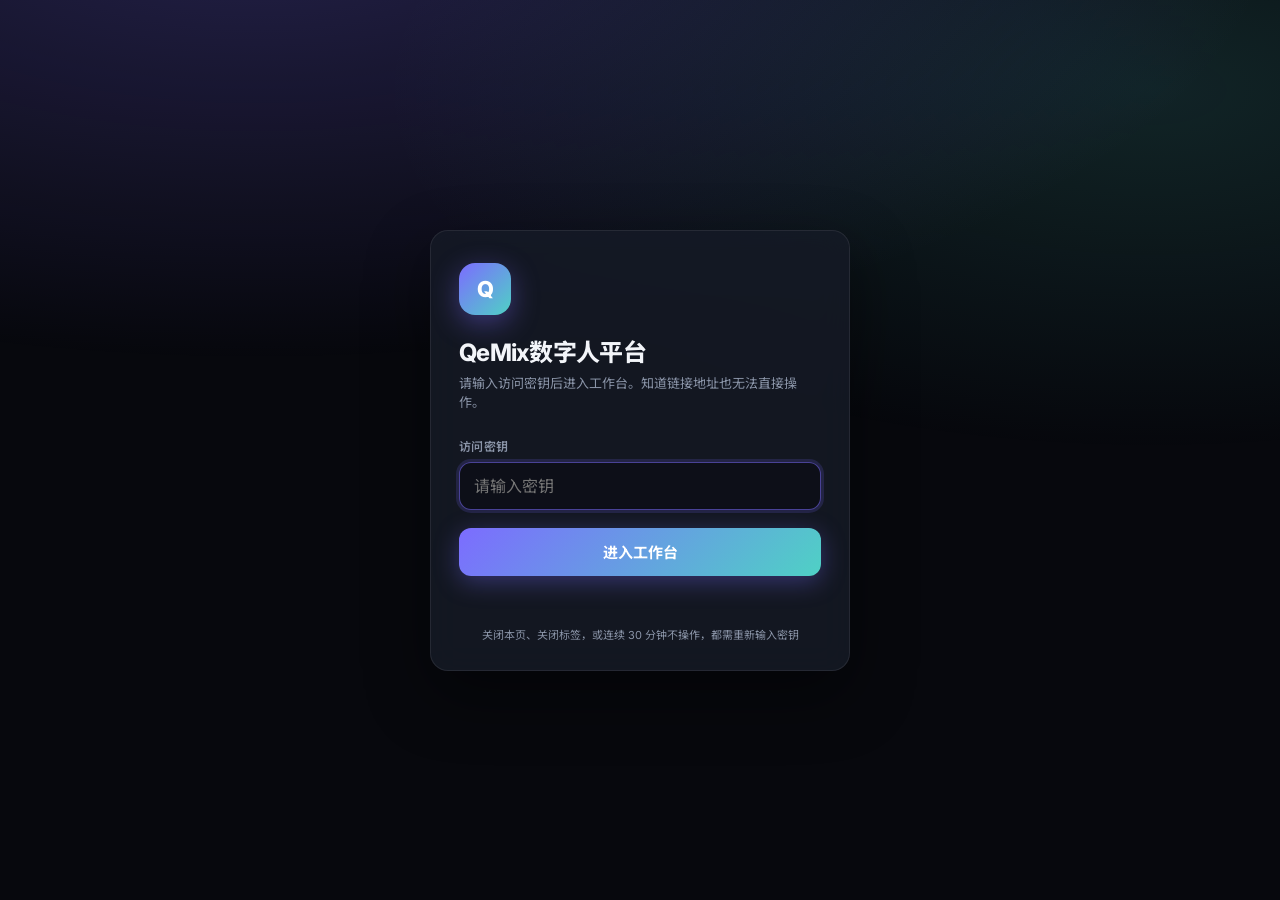
==== webapp/admin/login.html @ ee1c46a8 "初始化仓库并完善忽略规则，避免权重、缓存和运行时素材入库。" ====
<!DOCTYPE html>
<html lang="zh-CN">
<head>
  <meta charset="UTF-8">
  <meta name="viewport" content="width=device-width, initial-scale=1.0, viewport-fit=cover">
  <meta name="theme-color" content="#07080d">
  <title>QeMix数字人平台 · 访问验证</title>
  <link rel="icon" href="/favicon.svg" type="image/svg+xml">
  <link rel="preconnect" href="https://fonts.googleapis.com">
  <link rel="preconnect" href="https://fonts.gstatic.com" crossorigin>
  <link href="https://fonts.googleapis.com/css2?family=Inter:wght@400;500;600;700;800&family=Noto+Sans+SC:wght@400;500;600;700&display=swap" rel="stylesheet">
  <style>
    :root {
      --bg0: #07080d;
      --glass: rgba(22, 27, 38, 0.85);
      --border: rgba(255, 255, 255, 0.08);
      --text: #f3f5f9;
      --muted: #8b95a8;
      --accent: #7c6cff;
      --grad: linear-gradient(135deg, #7c6cff 0%, #4fd1c5 100%);
      --danger: #f87171;
      --radius: 18px;
    }
    * { box-sizing: border-box; margin: 0; padding: 0; }
    body {
      min-height: 100dvh;
      font-family: "Inter", "Noto Sans SC", system-ui, sans-serif;
      background: var(--bg0);
      color: var(--text);
      display: grid;
      place-items: center;
      padding: 24px 16px calc(24px + env(safe-area-inset-bottom, 0px));
    }
    body::before {
      content: "";
      position: fixed;
      inset: 0;
      background:
        radial-gradient(ellipse 80% 50% at 20% -10%, rgba(124,108,255,.25), transparent),
        radial-gradient(ellipse 60% 40% at 90% 10%, rgba(79,209,197,.14), transparent);
      pointer-events: none;
      z-index: 0;
    }
    .card {
      position: relative;
      z-index: 1;
      width: min(420px, 100%);
      background: var(--glass);
      border: 1px solid var(--border);
      border-radius: var(--radius);
      padding: 32px 28px 28px;
      backdrop-filter: blur(16px);
      box-shadow: 0 24px 64px rgba(0,0,0,.45);
    }
    .brand {
      width: 52px;
      height: 52px;
      border-radius: 16px;
      background: var(--grad);
      display: grid;
      place-items: center;
      font-weight: 800;
      font-size: 22px;
      color: #fff;
      margin-bottom: 18px;
      box-shadow: 0 8px 28px rgba(124,108,255,.4);
    }
    h1 {
      font-size: 24px;
      font-weight: 750;
      letter-spacing: -.03em;
      margin-bottom: 6px;
    }
    .sub {
      font-size: 13px;
      color: var(--muted);
      margin-bottom: 24px;
      line-height: 1.5;
    }
    label {
      display: block;
      font-size: 12px;
      font-weight: 600;
      color: var(--muted);
      margin-bottom: 8px;
      letter-spacing: .03em;
    }
    input {
      width: 100%;
      min-height: 48px;
      padding: 12px 14px;
      border-radius: 12px;
      border: 1px solid var(--border);
      background: rgba(0,0,0,.28);
      color: var(--text);
      font: inherit;
      font-size: 16px;
      outline: none;
    }
    input:focus {
      border-color: rgba(124,108,255,.55);
      box-shadow: 0 0 0 3px rgba(124,108,255,.16);
    }
    button {
      width: 100%;
      min-height: 48px;
      margin-top: 18px;
      border: none;
      border-radius: 12px;
      background: var(--grad);
      color: #fff;
      font: inherit;
      font-size: 15px;
      font-weight: 700;
      cursor: pointer;
      box-shadow: 0 6px 24px rgba(124,108,255,.35);
    }
    button:disabled { opacity: .55; cursor: not-allowed; }
    .err {
      margin-top: 14px;
      min-height: 18px;
      font-size: 13px;
      color: var(--danger);
      font-weight: 600;
    }
    .hint {
      margin-top: 18px;
      font-size: 11px;
      color: var(--muted);
      text-align: center;
    }
  </style>
</head>
<body>
  <div class="card">
    <div class="brand">Q</div>
    <h1>QeMix数字人平台</h1>
    <p class="sub">请输入访问密钥后进入工作台。知道链接地址也无法直接操作。</p>
    <form id="gateForm" autocomplete="off">
      <label for="keyInput">访问密钥</label>
      <input id="keyInput" name="key" type="password" autocomplete="current-password" placeholder="请输入密钥" required autofocus>
      <button type="submit" id="submitBtn">进入工作台</button>
      <div class="err" id="errBox" aria-live="polite"></div>
    </form>
    <p class="hint">关闭本页、关闭标签，或连续 30 分钟不操作，都需重新输入密钥</p>
  </div>
  <script>
    const form = document.getElementById('gateForm');
    const input = document.getElementById('keyInput');
    const btn = document.getElementById('submitBtn');
    const err = document.getElementById('errBox');
    const params = new URLSearchParams(location.search);
    const next = params.get('next') || '/';
    const TAB_GATE = 'dh_admin_gate_tab';
    if (params.get('idle') === '1') {
      err.textContent = '长时间未操作，已自动退出，请重新登录';
    }

    form.addEventListener('submit', async (e) => {
      e.preventDefault();
      err.textContent = '';
      const key = (input.value || '').trim();
      if (!key) {
        err.textContent = '请输入密钥';
        return;
      }
      btn.disabled = true;
      try {
        const res = await fetch('/api/admin/login', {
          method: 'POST',
          headers: { 'Content-Type': 'application/json' },
          credentials: 'same-origin',
          body: JSON.stringify({ key }),
        });
        const data = await res.json().catch(() => ({}));
        if (!res.ok || data.code !== 0) {
          err.textContent = data.msg || '密钥错误';
          btn.disabled = false;
          input.focus();
          input.select();
          return;
        }
        try { sessionStorage.setItem(TAB_GATE, '1'); } catch (_) {}
        location.replace(next.startsWith('/') ? next : '/');
      } catch (ex) {
        err.textContent = '网络异常，请重试';
        btn.disabled = false;
      }
    });
  </script>
</body>
</html>
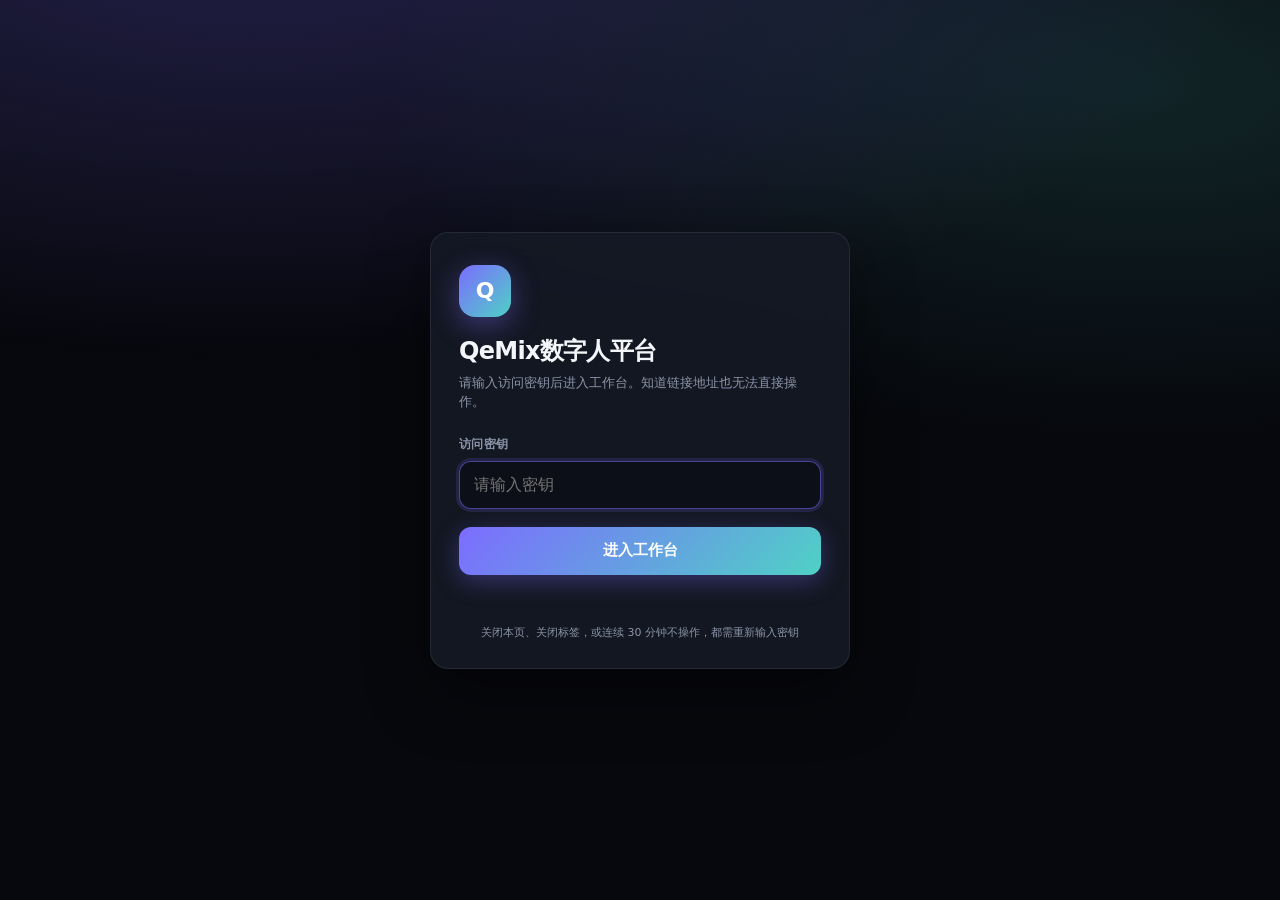
==== commit b474df2f: "成片预览改为带声音并加固转码，接管中的合成任务继续读日志更新进度。 形象预览仍静音；网页去掉外链字体、排队不再显示 ETA，播放失败时回退原片。  Co-authored-by: Cursor <cu" ====
--- a/webapp/admin/login.html
+++ b/webapp/admin/login.html
@@ -5,10 +5,8 @@
   <meta name="viewport" content="width=device-width, initial-scale=1.0, viewport-fit=cover">
   <meta name="theme-color" content="#07080d">
   <title>QeMix数字人平台 · 访问验证</title>
-  <link rel="icon" href="/favicon.svg" type="image/svg+xml">
-  <link rel="preconnect" href="https://fonts.googleapis.com">
-  <link rel="preconnect" href="https://fonts.gstatic.com" crossorigin>
-  <link href="https://fonts.googleapis.com/css2?family=Inter:wght@400;500;600;700;800&family=Noto+Sans+SC:wght@400;500;600;700&display=swap" rel="stylesheet">
+  <!--APP_BASE-->
+  <link rel="icon" href="favicon.svg" type="image/svg+xml">
   <style>
     :root {
       --bg0: #07080d;
@@ -24,7 +22,7 @@
     * { box-sizing: border-box; margin: 0; padding: 0; }
     body {
       min-height: 100dvh;
-      font-family: "Inter", "Noto Sans SC", system-ui, sans-serif;
+      font-family: system-ui, -apple-system, "Segoe UI", "PingFang SC", "Hiragino Sans GB", "Microsoft YaHei", sans-serif;
       background: var(--bg0);
       color: var(--text);
       display: grid;
@@ -150,7 +148,8 @@
     const btn = document.getElementById('submitBtn');
     const err = document.getElementById('errBox');
     const params = new URLSearchParams(location.search);
-    const next = params.get('next') || '/';
+    const u = window.apiUrl || function (p) { return p; };
+    const next = params.get('next') || u('/');
     const TAB_GATE = 'dh_admin_gate_tab';
     if (params.get('idle') === '1') {
       err.textContent = '长时间未操作，已自动退出，请重新登录';
@@ -166,7 +165,7 @@
       }
       btn.disabled = true;
       try {
-        const res = await fetch('/api/admin/login', {
+        const res = await fetch(u('/api/admin/login'), {
           method: 'POST',
           headers: { 'Content-Type': 'application/json' },
           credentials: 'same-origin',
@@ -181,7 +180,7 @@
           return;
         }
         try { sessionStorage.setItem(TAB_GATE, '1'); } catch (_) {}
-        location.replace(next.startsWith('/') ? next : '/');
+        location.replace(u(next.startsWith('/') ? next : '/'));
       } catch (ex) {
         err.textContent = '网络异常，请重试';
         btn.disabled = false;
